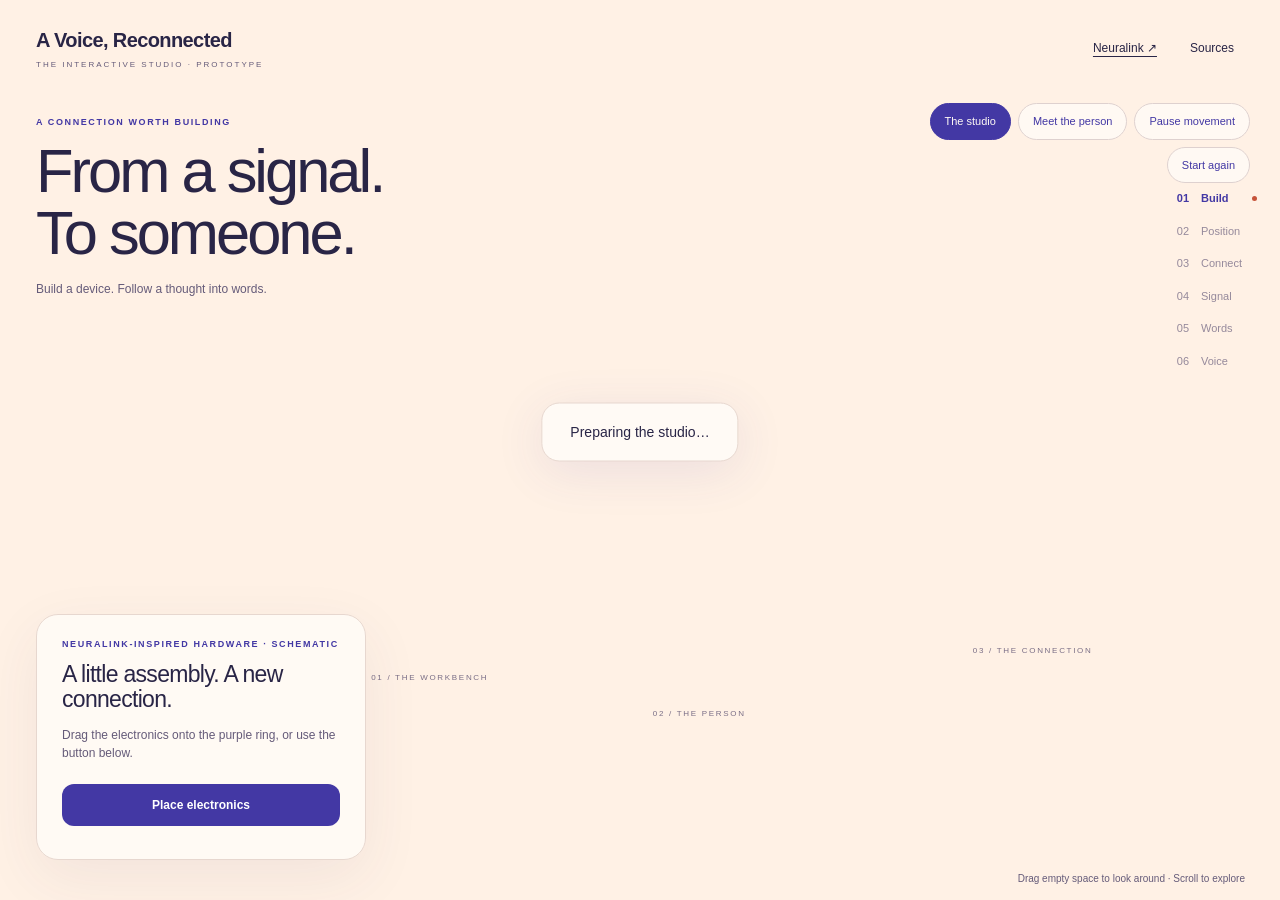
==== scene-prototype/index.html @ afb75b22 "Preserve standalone studio before narrative refinement" ====
<!doctype html><html lang="en"><head><meta charset="utf-8"><meta name="viewport" content="width=device-width, initial-scale=1"><title>A Voice, Reconnected · The Studio</title><link rel="stylesheet" href="studio.css"></head><body><a class="skip" href="#task">Skip to controls</a><div id="world" aria-label="Interactive three-dimensional studio with a workbench, seated avatar and computer"></div><header><a class="brand" href="../index.html">A Voice, Reconnected<span>THE INTERACTIVE STUDIO · PROTOTYPE</span></a><div class="header-links"><a href="https://neuralink.com/technology/" target="_blank" rel="noopener">Neuralink ↗</a><button id="sources-open">Sources</button></div></header><div class="intro"><p class="eyebrow">A CONNECTION WORTH BUILDING</p><h1>From a signal.<br>To someone.</h1><p>Build a device. Follow a thought into words.</p></div><nav class="views" aria-label="Scene views"><button id="view-room" aria-pressed="true">The studio</button><button id="view-face" aria-pressed="false">Meet the person</button><button id="motion" aria-pressed="false">Pause movement</button><button id="restart">Start again</button></nav><ol id="steps" aria-label="Your journey"><li data-step="build" aria-current="step">01 <span>Build</span></li><li data-step="place">02 <span>Position</span></li><li data-step="connect">03 <span>Connect</span></li><li data-step="signal">04 <span>Signal</span></li><li data-step="decode">05 <span>Words</span></li><li data-step="voice">06 <span>Voice</span></li></ol><main id="task" class="task"><p id="source-label" class="eyebrow">NEURALINK-INSPIRED HARDWARE · SCHEMATIC</p><h2 id="task-title">A little assembly. A new connection.</h2><p id="task-copy">Drag the electronics onto the purple ring, or use the button below.</p><div id="recording-choice" hidden><label for="trial">Research recording</label><select id="trial"></select></div><div id="signal-controls" hidden><label for="signal-range" id="signal-label">Move the recorded signal</label><input id="signal-range" type="range" min="0" max="1000" step="5" value="0"><span id="signal-percent">0%</span></div><p id="decoded" aria-live="polite" hidden></p><p id="comparison" hidden></p><button id="action" class="primary">Place electronics</button><p id="status" role="status" aria-live="polite"></p></main><div id="loading" role="status">Preparing the studio…</div><div class="floor-label label-workbench">01 / THE WORKBENCH</div><div class="floor-label label-person">02 / THE PERSON</div><div class="floor-label label-computer">03 / THE CONNECTION</div><p class="gesture">Drag empty space to look around · Scroll to explore</p><dialog id="sources"><h2>Built to explain. Made to explore.</h2><p>This is an independent educational prototype. Hardware and placement are illustrative. It is not a surgical guide.</p><p>Speech replay: Stanford / Willett et al. (2023), participant T12. These are recorded predictions, not a running decoder or Neuralink measurements. Computer audio is optional browser speech synthesis.</p><p>Face: Face Cap example model, credited by <a href="https://threejs.org/examples/webgpu_morphtargets_face.html">Three.js</a> to <a href="https://www.bannaflak.com/face-cap/">Face Cap</a>. Only selected eye and brow morphs are used; the recording animation is never played. This avatar does not depict T12. Local evaluation prototype; asset redistribution rights require confirmation before public release.</p><p>Three.js r160 (MIT). Original model and library files retained locally. Room, furniture and implant illustrations are original geometry.</p><button id="sources-close" class="primary">Back to the studio</button></dialog><script type="module" src="studio.js"></script></body></html>
---- scene-prototype/studio.css ----
*{box-sizing:border-box}html,body{margin:0;min-height:100%;background:#fff1e5;color:#292546;font:14px/1.5 Arial,sans-serif}button,a,input,select{-webkit-tap-highlight-color:transparent}button{cursor:pointer;font:inherit}button:disabled{opacity:.5;cursor:default}a{color:inherit;text-underline-offset:4px}button:focus-visible,a:focus-visible,input:focus-visible,select:focus-visible{outline:3px solid #c6533a;outline-offset:4px}#world{position:fixed;inset:0}#world canvas{width:100%;height:100%;display:block;touch-action:none}header{position:absolute;top:0;left:0;right:0;display:flex;align-items:center;justify-content:space-between;padding:25px 36px;pointer-events:none;z-index:4}.brand{text-decoration:none;font-size:20px;font-weight:700;letter-spacing:-.6px;pointer-events:auto}.brand span{display:block;font-size:8px;letter-spacing:2px;font-weight:400;margin-top:4px;color:#655b79}.header-links{display:flex;align-items:center;gap:23px;font-size:12px;pointer-events:auto}.header-links button{border:0;background:transparent;padding:10px;color:inherit}.intro{position:absolute;top:116px;left:36px;pointer-events:none}.eyebrow{font-size:9px;font-weight:bold;letter-spacing:1.6px;color:#4338a4;margin:0 0 10px}h1{font-size:clamp(34px,4.8vw,66px);line-height:1.02;letter-spacing:-3px;margin:0 0 15px;font-weight:500}.intro>p:last-child{font-size:12px;color:#655b79}.views{position:absolute;top:103px;right:30px;display:flex;gap:7px;flex-wrap:wrap;justify-content:flex-end;max-width:340px;z-index:4}.views button{font-size:11px;border:1px solid #ded1cf;color:#4338a4;background:#fffaf5e8;padding:9px 14px;border-radius:30px}.views button[aria-pressed=true]{background:#4338a4;border-color:#4338a4;color:#fffaf5}#steps{position:absolute;right:38px;top:190px;list-style:none;margin:0;padding:0;pointer-events:none}#steps li{font-size:11px;margin:0 0 16px;color:#95899b;display:flex;gap:12px;align-items:center}#steps li[aria-current]{color:#4338a4;font-weight:bold}#steps li[aria-current]:before{content:'';width:5px;height:5px;background:#c6533a;border-radius:50%;position:absolute;right:-15px}.task{position:absolute;left:36px;bottom:40px;width:330px;max-height:52vh;overflow:auto;padding:23px 25px;background:#fffaf5f5;border:1px solid #e7d7cf;border-radius:22px;box-shadow:0 18px 60px #47335d12;z-index:3}.task h2{font-size:23px;line-height:1.12;letter-spacing:-.7px;margin:0 0 13px;font-weight:500}.task p:not(.eyebrow){font-size:12px;color:#655b79}.primary{background:#4338a4;color:#fff;border:0;border-radius:12px;padding:12px 18px;font-size:12px;font-weight:600;min-height:42px}.task .primary{width:100%;margin-top:10px}#status{font-size:10px!important;margin-bottom:0}label{display:block;font-size:11px;margin:8px 0 5px}select{width:100%;padding:8px;border:1px solid #e7d7cf;background:#fffaf5;border-radius:8px;color:#292546}#signal-range{width:85%;accent-color:#4338a4;vertical-align:middle;min-height:35px}#signal-percent{font-size:11px;margin-left:8px}#decoded{font-size:23px!important;font-weight:600;color:#4338a4!important;margin:13px 0}#comparison{font-size:11px!important;border-top:1px solid #e7d7cf;padding-top:9px}.gesture{position:absolute;bottom:14px;right:35px;font-size:10px;color:#655b79;margin:0;pointer-events:none}.floor-label{position:absolute;font-size:8px;letter-spacing:1.7px;color:#7a6e86;pointer-events:none;white-space:nowrap}.label-workbench{left:29%;bottom:24%}.label-person{left:51%;bottom:20%}.label-computer{left:76%;bottom:27%}#loading{position:absolute;left:50%;top:48%;transform:translate(-50%,-50%);padding:18px 28px;background:#fffaf5;border:1px solid #e7d7cf;border-radius:18px;box-shadow:0 10px 50px #4338a41a;z-index:5}dialog{max-width:600px;max-height:85vh;overflow:auto;background:#fffaf5;color:#292546;border:1px solid #e7d7cf;border-radius:22px;padding:30px}dialog::backdrop{background:#29254666}dialog p{font-size:13px}dialog h2{font-size:27px;font-weight:500;letter-spacing:-1px}[hidden]{display:none!important}.skip{position:absolute;top:-100px;z-index:10;padding:10px;background:#fffaf5}.skip:focus{top:12px}@media(max-width:700px){header{padding:18px 18px}.brand{font-size:16px}.brand span{font-size:7px;letter-spacing:1.1px}.header-links{gap:6px;font-size:10px}.intro{left:20px;top:99px}.intro h1{font-size:34px;letter-spacing:-1.5px}.intro>p:last-child{display:none}.intro .eyebrow{font-size:7px}.views{top:89px;right:14px;max-width:160px;gap:4px}.views button{font-size:9px;padding:7px 9px}#steps{display:none}.task{left:14px;right:14px;width:auto;bottom:26px;padding:15px 18px;max-height:35vh;border-radius:18px}.task h2{font-size:20px;margin-bottom:6px}.task .eyebrow{font-size:8px;margin-bottom:6px}.task p:not(.eyebrow){margin:6px 0;font-size:11px}.task .primary{margin-top:5px;min-height:36px;padding:9px 14px}.gesture{right:16px;bottom:5px;font-size:8px}.floor-label{display:none}#comparison{font-size:10px!important}#loading{min-width:200px;text-align:center}}@media(prefers-reduced-motion:reduce){*{scroll-behavior:auto!important}}
body[data-view="face"] .floor-label{display:none}body[data-view="face"] .intro{opacity:.65}
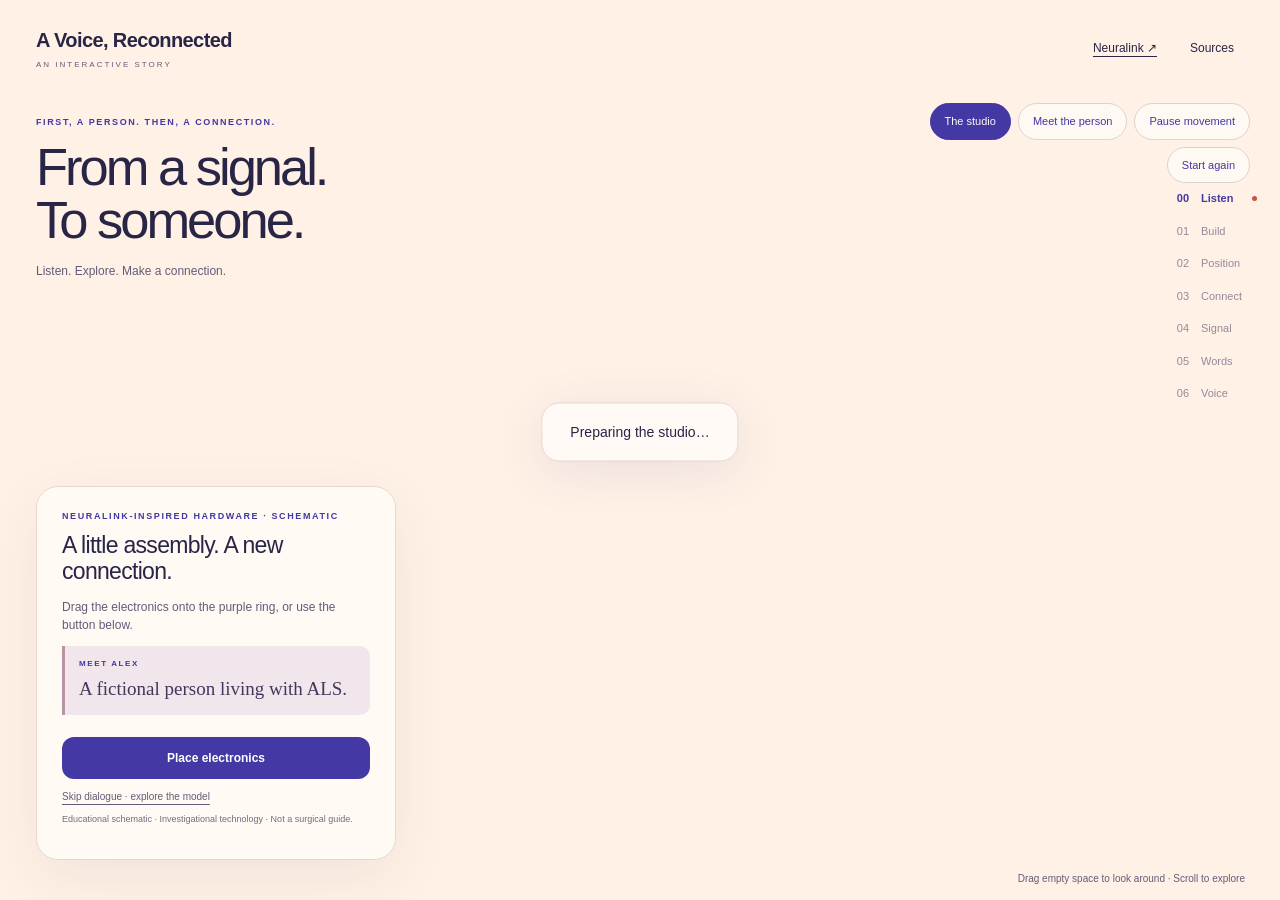
==== commit 06a2f09a: "Preserve narrative studio before main-site integration" ====
--- a/scene-prototype/index.html
+++ b/scene-prototype/index.html
@@ -1 +1 @@
-<!doctype html><html lang="en"><head><meta charset="utf-8"><meta name="viewport" content="width=device-width, initial-scale=1"><title>A Voice, Reconnected · The Studio</title><link rel="stylesheet" href="studio.css"></head><body><a class="skip" href="#task">Skip to controls</a><div id="world" aria-label="Interactive three-dimensional studio with a workbench, seated avatar and computer"></div><header><a class="brand" href="../index.html">A Voice, Reconnected<span>THE INTERACTIVE STUDIO · PROTOTYPE</span></a><div class="header-links"><a href="https://neuralink.com/technology/" target="_blank" rel="noopener">Neuralink ↗</a><button id="sources-open">Sources</button></div></header><div class="intro"><p class="eyebrow">A CONNECTION WORTH BUILDING</p><h1>From a signal.<br>To someone.</h1><p>Build a device. Follow a thought into words.</p></div><nav class="views" aria-label="Scene views"><button id="view-room" aria-pressed="true">The studio</button><button id="view-face" aria-pressed="false">Meet the person</button><button id="motion" aria-pressed="false">Pause movement</button><button id="restart">Start again</button></nav><ol id="steps" aria-label="Your journey"><li data-step="build" aria-current="step">01 <span>Build</span></li><li data-step="place">02 <span>Position</span></li><li data-step="connect">03 <span>Connect</span></li><li data-step="signal">04 <span>Signal</span></li><li data-step="decode">05 <span>Words</span></li><li data-step="voice">06 <span>Voice</span></li></ol><main id="task" class="task"><p id="source-label" class="eyebrow">NEURALINK-INSPIRED HARDWARE · SCHEMATIC</p><h2 id="task-title">A little assembly. A new connection.</h2><p id="task-copy">Drag the electronics onto the purple ring, or use the button below.</p><div id="recording-choice" hidden><label for="trial">Research recording</label><select id="trial"></select></div><div id="signal-controls" hidden><label for="signal-range" id="signal-label">Move the recorded signal</label><input id="signal-range" type="range" min="0" max="1000" step="5" value="0"><span id="signal-percent">0%</span></div><p id="decoded" aria-live="polite" hidden></p><p id="comparison" hidden></p><button id="action" class="primary">Place electronics</button><p id="status" role="status" aria-live="polite"></p></main><div id="loading" role="status">Preparing the studio…</div><div class="floor-label label-workbench">01 / THE WORKBENCH</div><div class="floor-label label-person">02 / THE PERSON</div><div class="floor-label label-computer">03 / THE CONNECTION</div><p class="gesture">Drag empty space to look around · Scroll to explore</p><dialog id="sources"><h2>Built to explain. Made to explore.</h2><p>This is an independent educational prototype. Hardware and placement are illustrative. It is not a surgical guide.</p><p>Speech replay: Stanford / Willett et al. (2023), participant T12. These are recorded predictions, not a running decoder or Neuralink measurements. Computer audio is optional browser speech synthesis.</p><p>Face: Face Cap example model, credited by <a href="https://threejs.org/examples/webgpu_morphtargets_face.html">Three.js</a> to <a href="https://www.bannaflak.com/face-cap/">Face Cap</a>. Only selected eye and brow morphs are used; the recording animation is never played. This avatar does not depict T12. Local evaluation prototype; asset redistribution rights require confirmation before public release.</p><p>Three.js r160 (MIT). Original model and library files retained locally. Room, furniture and implant illustrations are original geometry.</p><button id="sources-close" class="primary">Back to the studio</button></dialog><script type="module" src="studio.js"></script></body></html>+<!doctype html><html lang="en"><head><meta charset="utf-8"><meta name="viewport" content="width=device-width, initial-scale=1"><title>A Voice, Reconnected · The Studio</title><link rel="stylesheet" href="studio.css"></head><body><a class="skip" href="#task">Skip to controls</a><div id="world" aria-label="Interactive three-dimensional studio with a workbench, seated avatar and computer"></div><header><a class="brand" href="../index.html">A Voice, Reconnected<span>AN INTERACTIVE STORY</span></a><div class="header-links"><a href="https://neuralink.com/technology/" target="_blank" rel="noopener">Neuralink ↗</a><button id="sources-open">Sources</button></div></header><div class="intro"><p class="eyebrow">FIRST, A PERSON. THEN, A CONNECTION.</p><h1>From a signal.<br>To someone.</h1><p>Listen. Explore. Make a connection.</p></div><nav class="views" aria-label="Scene views"><button id="view-room" aria-pressed="true">The studio</button><button id="view-face" aria-pressed="false">Meet the person</button><button id="motion" aria-pressed="false">Pause movement</button><button id="restart">Start again</button></nav><ol id="steps" aria-label="Your journey"><li data-step="meet" aria-current="step">00 <span>Listen</span></li><li data-step="build">01 <span>Build</span></li><li data-step="place">02 <span>Position</span></li><li data-step="connect">03 <span>Connect</span></li><li data-step="signal">04 <span>Signal</span></li><li data-step="decode">05 <span>Words</span></li><li data-step="voice">06 <span>Voice</span></li></ol><main id="task" class="task"><p id="source-label" class="eyebrow">NEURALINK-INSPIRED HARDWARE · SCHEMATIC</p><h2 id="task-title">A little assembly. A new connection.</h2><p id="task-copy">Drag the electronics onto the purple ring, or use the button below.</p><section id="dialogue" class="dialogue" aria-label="Scripted conversation"><p id="dialogue-speaker" class="eyebrow">MEET ALEX</p><blockquote id="dialogue-line" aria-live="polite">A fictional person living with ALS.</blockquote></section><div id="recording-choice" hidden><label for="trial">Research recording</label><select id="trial"></select></div><div id="signal-controls" hidden><label for="signal-range" id="signal-label">Move the recorded signal</label><input id="signal-range" type="range" min="0" max="1000" step="5" value="0"><span id="signal-percent">0%</span></div><p id="decoded" aria-live="polite" hidden></p><p id="comparison" hidden></p><button id="action" class="primary">Place electronics</button><button id="skip-conversation" class="text-button" type="button">Skip dialogue · explore the model</button><p id="clinical-note" class="clinical-note">Educational schematic · Investigational technology · Not a surgical guide.</p><p id="status" role="status" aria-live="polite"></p></main><div id="loading" role="status">Preparing the studio…</div><div class="floor-label label-workbench">01 / THE WORKBENCH</div><div class="floor-label label-person">02 / THE PERSON</div><div class="floor-label label-computer">03 / THE CONNECTION</div><p class="gesture">Drag empty space to look around · Scroll to explore</p><dialog id="sources"><h2>Built to explain. Made to explore.</h2><p>This is an independent educational prototype. Hardware and placement are illustrative. It is not a surgical guide.</p><p>Speech replay: Stanford / Willett et al. (2023), participant T12. These are recorded predictions, not a running decoder or Neuralink measurements. Computer audio is optional browser speech synthesis.</p><p>Face: Face Cap example model, credited by <a href="https://threejs.org/examples/webgpu_morphtargets_face.html">Three.js</a> to <a href="https://www.bannaflak.com/face-cap/">Face Cap</a>. Original eye and brow morphs are used. Jaw and lip morphs animate only during the scripted patient introduction; later computer output never animates the mouth. The source recording animation is never played. This avatar does not depict T12. Local evaluation prototype; asset redistribution rights require confirmation before public release.</p><p>Alex is a fictional character. Speech abilities vary among people with ALS. The introduction uses paced synthetic dialogue, not a clinical simulation of dysarthria. See <a href="https://www.als.org/navigating-als/living-with-als/therapies-care/augmentative-alternative-communication">The ALS Association</a> and <a href="https://neuralink.com/trials/speech-restoration/">Neuralink’s investigational speech research</a>. The scene does not promise a treatment or depict eligibility decisions.</p><p>Three.js r160 (MIT). Original model and library files retained locally. Room, furniture and implant illustrations are original geometry.</p><button id="sources-close" class="primary">Back to the studio</button></dialog><script type="module" src="studio.js"></script></body></html>
--- a/scene-prototype/studio.css
+++ b/scene-prototype/studio.css
@@ -1,2 +1,6 @@
 *{box-sizing:border-box}html,body{margin:0;min-height:100%;background:#fff1e5;color:#292546;font:14px/1.5 Arial,sans-serif}button,a,input,select{-webkit-tap-highlight-color:transparent}button{cursor:pointer;font:inherit}button:disabled{opacity:.5;cursor:default}a{color:inherit;text-underline-offset:4px}button:focus-visible,a:focus-visible,input:focus-visible,select:focus-visible{outline:3px solid #c6533a;outline-offset:4px}#world{position:fixed;inset:0}#world canvas{width:100%;height:100%;display:block;touch-action:none}header{position:absolute;top:0;left:0;right:0;display:flex;align-items:center;justify-content:space-between;padding:25px 36px;pointer-events:none;z-index:4}.brand{text-decoration:none;font-size:20px;font-weight:700;letter-spacing:-.6px;pointer-events:auto}.brand span{display:block;font-size:8px;letter-spacing:2px;font-weight:400;margin-top:4px;color:#655b79}.header-links{display:flex;align-items:center;gap:23px;font-size:12px;pointer-events:auto}.header-links button{border:0;background:transparent;padding:10px;color:inherit}.intro{position:absolute;top:116px;left:36px;pointer-events:none}.eyebrow{font-size:9px;font-weight:bold;letter-spacing:1.6px;color:#4338a4;margin:0 0 10px}h1{font-size:clamp(34px,4.8vw,66px);line-height:1.02;letter-spacing:-3px;margin:0 0 15px;font-weight:500}.intro>p:last-child{font-size:12px;color:#655b79}.views{position:absolute;top:103px;right:30px;display:flex;gap:7px;flex-wrap:wrap;justify-content:flex-end;max-width:340px;z-index:4}.views button{font-size:11px;border:1px solid #ded1cf;color:#4338a4;background:#fffaf5e8;padding:9px 14px;border-radius:30px}.views button[aria-pressed=true]{background:#4338a4;border-color:#4338a4;color:#fffaf5}#steps{position:absolute;right:38px;top:190px;list-style:none;margin:0;padding:0;pointer-events:none}#steps li{font-size:11px;margin:0 0 16px;color:#95899b;display:flex;gap:12px;align-items:center}#steps li[aria-current]{color:#4338a4;font-weight:bold}#steps li[aria-current]:before{content:'';width:5px;height:5px;background:#c6533a;border-radius:50%;position:absolute;right:-15px}.task{position:absolute;left:36px;bottom:40px;width:330px;max-height:52vh;overflow:auto;padding:23px 25px;background:#fffaf5f5;border:1px solid #e7d7cf;border-radius:22px;box-shadow:0 18px 60px #47335d12;z-index:3}.task h2{font-size:23px;line-height:1.12;letter-spacing:-.7px;margin:0 0 13px;font-weight:500}.task p:not(.eyebrow){font-size:12px;color:#655b79}.primary{background:#4338a4;color:#fff;border:0;border-radius:12px;padding:12px 18px;font-size:12px;font-weight:600;min-height:42px}.task .primary{width:100%;margin-top:10px}#status{font-size:10px!important;margin-bottom:0}label{display:block;font-size:11px;margin:8px 0 5px}select{width:100%;padding:8px;border:1px solid #e7d7cf;background:#fffaf5;border-radius:8px;color:#292546}#signal-range{width:85%;accent-color:#4338a4;vertical-align:middle;min-height:35px}#signal-percent{font-size:11px;margin-left:8px}#decoded{font-size:23px!important;font-weight:600;color:#4338a4!important;margin:13px 0}#comparison{font-size:11px!important;border-top:1px solid #e7d7cf;padding-top:9px}.gesture{position:absolute;bottom:14px;right:35px;font-size:10px;color:#655b79;margin:0;pointer-events:none}.floor-label{position:absolute;font-size:8px;letter-spacing:1.7px;color:#7a6e86;pointer-events:none;white-space:nowrap}.label-workbench{left:29%;bottom:24%}.label-person{left:51%;bottom:20%}.label-computer{left:76%;bottom:27%}#loading{position:absolute;left:50%;top:48%;transform:translate(-50%,-50%);padding:18px 28px;background:#fffaf5;border:1px solid #e7d7cf;border-radius:18px;box-shadow:0 10px 50px #4338a41a;z-index:5}dialog{max-width:600px;max-height:85vh;overflow:auto;background:#fffaf5;color:#292546;border:1px solid #e7d7cf;border-radius:22px;padding:30px}dialog::backdrop{background:#29254666}dialog p{font-size:13px}dialog h2{font-size:27px;font-weight:500;letter-spacing:-1px}[hidden]{display:none!important}.skip{position:absolute;top:-100px;z-index:10;padding:10px;background:#fffaf5}.skip:focus{top:12px}@media(max-width:700px){header{padding:18px 18px}.brand{font-size:16px}.brand span{font-size:7px;letter-spacing:1.1px}.header-links{gap:6px;font-size:10px}.intro{left:20px;top:99px}.intro h1{font-size:34px;letter-spacing:-1.5px}.intro>p:last-child{display:none}.intro .eyebrow{font-size:7px}.views{top:89px;right:14px;max-width:160px;gap:4px}.views button{font-size:9px;padding:7px 9px}#steps{display:none}.task{left:14px;right:14px;width:auto;bottom:26px;padding:15px 18px;max-height:35vh;border-radius:18px}.task h2{font-size:20px;margin-bottom:6px}.task .eyebrow{font-size:8px;margin-bottom:6px}.task p:not(.eyebrow){margin:6px 0;font-size:11px}.task .primary{margin-top:5px;min-height:36px;padding:9px 14px}.gesture{right:16px;bottom:5px;font-size:8px}.floor-label{display:none}#comparison{font-size:10px!important}#loading{min-width:200px;text-align:center}}@media(prefers-reduced-motion:reduce){*{scroll-behavior:auto!important}}
 body[data-view="face"] .floor-label{display:none}body[data-view="face"] .intro{opacity:.65}
+
+/* The opening is a conversation, not a product sales pitch. */
+.dialogue{padding:12px 14px;border-left:3px solid #b994a5;background:#f0e6eb;border-radius:0 10px 10px 0;margin:12px 0}.dialogue blockquote{margin:0;color:#43385c;font:19px/1.4 Georgia,serif}.dialogue .eyebrow{font-size:8px;margin-bottom:6px}.text-button{display:block;border:0;background:transparent;color:#655b79;padding:10px 0 0;font-size:10px;text-decoration:underline;text-underline-offset:4px}.clinical-note{font-size:9px!important;line-height:1.5;color:#776b7c!important;margin:9px 0 0}.task{width:360px}.intro h1{font-size:clamp(32px,4.1vw,59px)}body[data-phase="meet"] .intro,body[data-phase="listening"] .intro,body[data-phase="respond"] .intro,body[data-phase="explaining"] .intro,body[data-phase="consent"] .intro,body[data-phase="acknowledge"] .intro{opacity:.75}.floor-label{display:none}body[data-phase="prepare"] .intro,body[data-phase="place"] .intro{opacity:.25}
+@media(max-width:700px){.task{width:auto;max-height:43vh}.dialogue{padding:9px 12px;margin:8px 0}.dialogue blockquote{font-size:16px}.task h2{font-size:19px}.intro h1{font-size:28px}.intro .eyebrow{max-width:165px;line-height:1.6}.clinical-note{font-size:8px!important}.text-button{padding-top:9px}}
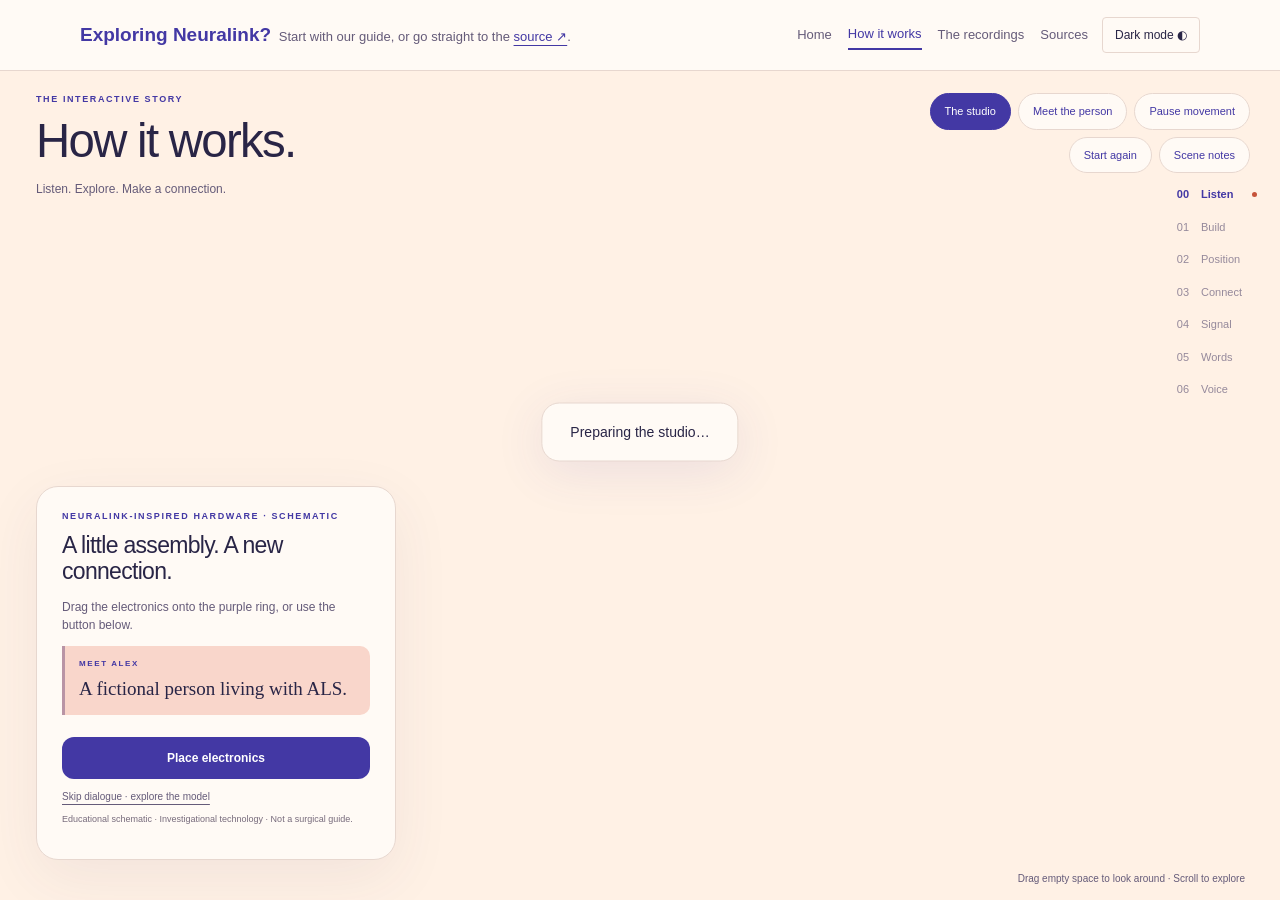
==== commit 42f31f40: "combine the 3D with website and change the homepage" ====
--- a/scene-prototype/index.html
+++ b/scene-prototype/index.html
@@ -1 +1 @@
-<!doctype html><html lang="en"><head><meta charset="utf-8"><meta name="viewport" content="width=device-width, initial-scale=1"><title>A Voice, Reconnected · The Studio</title><link rel="stylesheet" href="studio.css"></head><body><a class="skip" href="#task">Skip to controls</a><div id="world" aria-label="Interactive three-dimensional studio with a workbench, seated avatar and computer"></div><header><a class="brand" href="../index.html">A Voice, Reconnected<span>AN INTERACTIVE STORY</span></a><div class="header-links"><a href="https://neuralink.com/technology/" target="_blank" rel="noopener">Neuralink ↗</a><button id="sources-open">Sources</button></div></header><div class="intro"><p class="eyebrow">FIRST, A PERSON. THEN, A CONNECTION.</p><h1>From a signal.<br>To someone.</h1><p>Listen. Explore. Make a connection.</p></div><nav class="views" aria-label="Scene views"><button id="view-room" aria-pressed="true">The studio</button><button id="view-face" aria-pressed="false">Meet the person</button><button id="motion" aria-pressed="false">Pause movement</button><button id="restart">Start again</button></nav><ol id="steps" aria-label="Your journey"><li data-step="meet" aria-current="step">00 <span>Listen</span></li><li data-step="build">01 <span>Build</span></li><li data-step="place">02 <span>Position</span></li><li data-step="connect">03 <span>Connect</span></li><li data-step="signal">04 <span>Signal</span></li><li data-step="decode">05 <span>Words</span></li><li data-step="voice">06 <span>Voice</span></li></ol><main id="task" class="task"><p id="source-label" class="eyebrow">NEURALINK-INSPIRED HARDWARE · SCHEMATIC</p><h2 id="task-title">A little assembly. A new connection.</h2><p id="task-copy">Drag the electronics onto the purple ring, or use the button below.</p><section id="dialogue" class="dialogue" aria-label="Scripted conversation"><p id="dialogue-speaker" class="eyebrow">MEET ALEX</p><blockquote id="dialogue-line" aria-live="polite">A fictional person living with ALS.</blockquote></section><div id="recording-choice" hidden><label for="trial">Research recording</label><select id="trial"></select></div><div id="signal-controls" hidden><label for="signal-range" id="signal-label">Move the recorded signal</label><input id="signal-range" type="range" min="0" max="1000" step="5" value="0"><span id="signal-percent">0%</span></div><p id="decoded" aria-live="polite" hidden></p><p id="comparison" hidden></p><button id="action" class="primary">Place electronics</button><button id="skip-conversation" class="text-button" type="button">Skip dialogue · explore the model</button><p id="clinical-note" class="clinical-note">Educational schematic · Investigational technology · Not a surgical guide.</p><p id="status" role="status" aria-live="polite"></p></main><div id="loading" role="status">Preparing the studio…</div><div class="floor-label label-workbench">01 / THE WORKBENCH</div><div class="floor-label label-person">02 / THE PERSON</div><div class="floor-label label-computer">03 / THE CONNECTION</div><p class="gesture">Drag empty space to look around · Scroll to explore</p><dialog id="sources"><h2>Built to explain. Made to explore.</h2><p>This is an independent educational prototype. Hardware and placement are illustrative. It is not a surgical guide.</p><p>Speech replay: Stanford / Willett et al. (2023), participant T12. These are recorded predictions, not a running decoder or Neuralink measurements. Computer audio is optional browser speech synthesis.</p><p>Face: Face Cap example model, credited by <a href="https://threejs.org/examples/webgpu_morphtargets_face.html">Three.js</a> to <a href="https://www.bannaflak.com/face-cap/">Face Cap</a>. Original eye and brow morphs are used. Jaw and lip morphs animate only during the scripted patient introduction; later computer output never animates the mouth. The source recording animation is never played. This avatar does not depict T12. Local evaluation prototype; asset redistribution rights require confirmation before public release.</p><p>Alex is a fictional character. Speech abilities vary among people with ALS. The introduction uses paced synthetic dialogue, not a clinical simulation of dysarthria. See <a href="https://www.als.org/navigating-als/living-with-als/therapies-care/augmentative-alternative-communication">The ALS Association</a> and <a href="https://neuralink.com/trials/speech-restoration/">Neuralink’s investigational speech research</a>. The scene does not promise a treatment or depict eligibility decisions.</p><p>Three.js r160 (MIT). Original model and library files retained locally. Room, furniture and implant illustrations are original geometry.</p><button id="sources-close" class="primary">Back to the studio</button></dialog><script type="module" src="studio.js"></script></body></html>+<!doctype html><html lang="en"><head><meta charset="utf-8"><meta name="viewport" content="width=device-width,initial-scale=1"><title>How it works | A Voice, Reconnected</title><link rel="canonical" href="../technology.html"><meta http-equiv="refresh" content="0;url=../technology.html"><script>location.replace('../technology.html'+location.search+location.hash);</script></head><body><p>The interactive story is now part of <a href="../technology.html">How it works</a>.</p></body></html>
